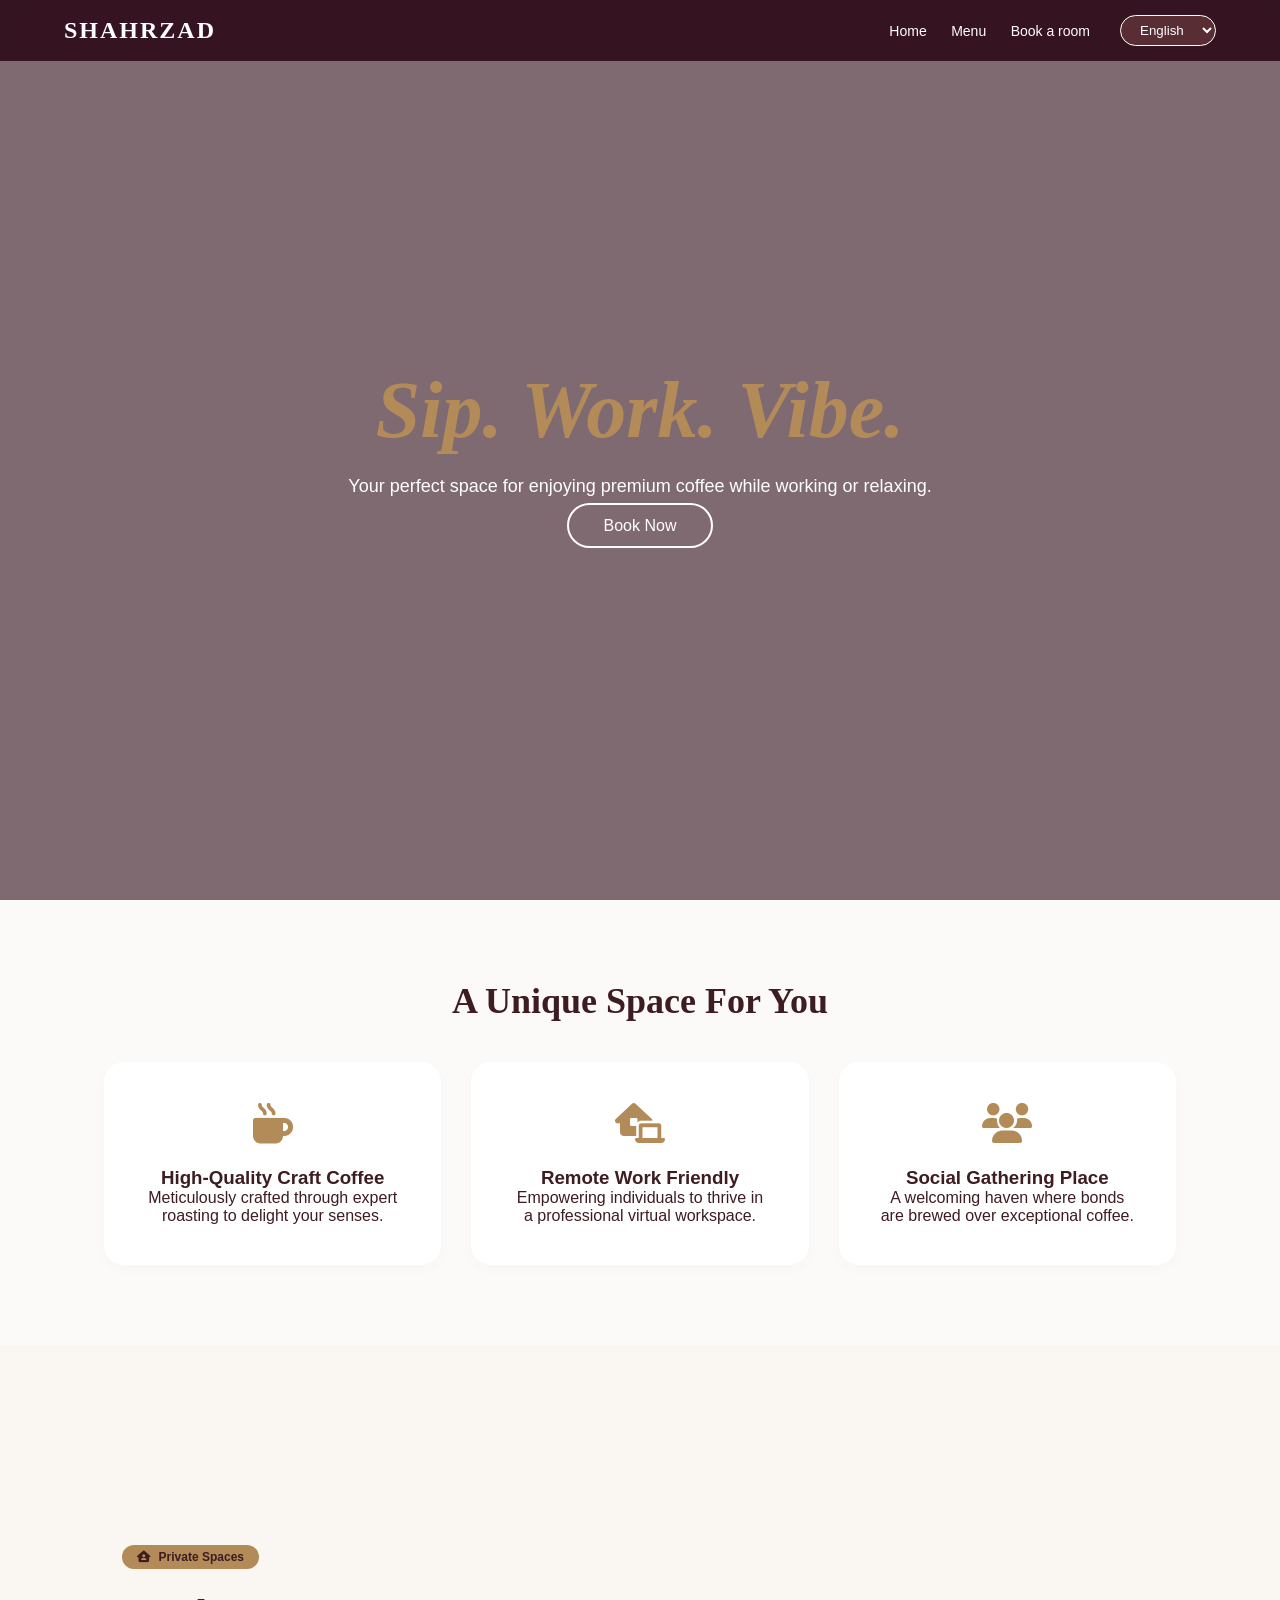
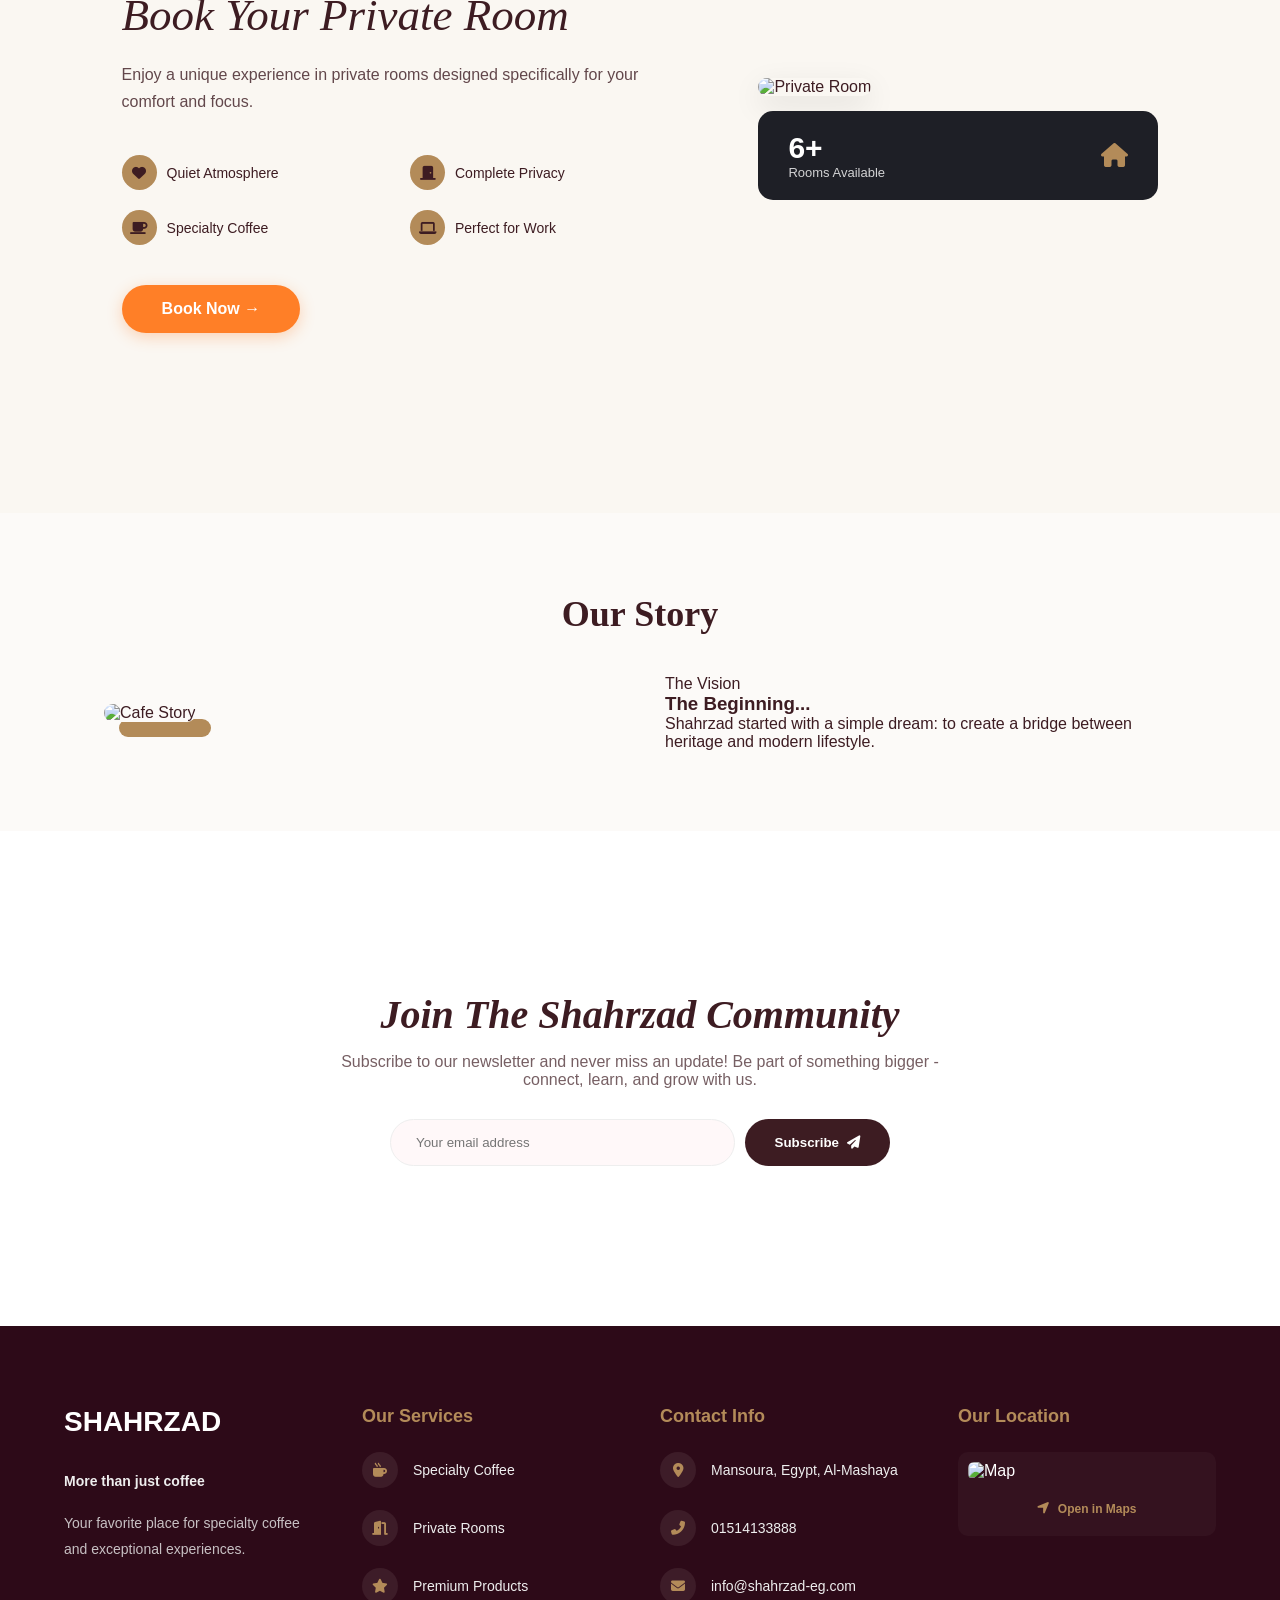
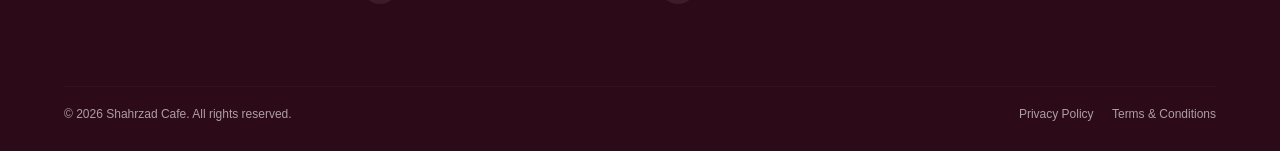
==== index.html @ 49d6e978 "Add files via upload" ====
<!DOCTYPE html>
<html lang="en" dir="ltr">
<head>
    <meta charset="UTF-8">
    <meta name="viewport" content="width=device-width, initial-scale=1.0">
    <title>Shahrzad Cafe | Sip. Work. Vibe</title>

    <link rel="stylesheet" href="style.css">

    <link href="https://fonts.googleapis.com/css2?family=orbitron:wght@400;600;700;900&family
    =DM+Sans:wght@300;400;500;600&display=swap" rel="stylesheet" />

    <link rel="stylesheet" href="https://cdnjs.cloudflare.com/ajax/libs/font-awesome/6.5.1/css/all.min.css"/>
</head>

<body>

<header class="main-header">
    <div class="header-container">

        <div class="nav-left">
            <div class="logo">SHAHRZAD</div>
        </div>

        <div class="nav-right">
            <nav class="top-nav">
                <a href="index.html">Home</a>
                <a href="menu.html">Menu</a>
                <a href="book-room.html">Book a room</a>
            </nav>

           <div class="lang-dropdown">
                    <select class="lang-btn">
                       <option>English</option>
                        <option>العربيه</option>
                    </select>
                </div>
        </div>

    </div>
</header>

<section id="home" class="hero">
    <div class="hero-content">
        <h1 class="hero-title">Sip. Work. Vibe.</h1>
        <p class="hero-desc">
            Your perfect space for enjoying premium coffee while working or relaxing.
        </p>
        <a href="#book" class="btn-hero">Book Now</a>
    </div>
</section>

<section id="about" class="features">
    <div class="container">

        <h2 class="section-heading">A Unique Space For You</h2>

        <div class="features-grid">

            <div class="f-card">
                <div class="f-icon"><i class="fas fa-mug-hot"></i></div>
                <h3>High-Quality Craft Coffee</h3>
                <p>Meticulously crafted through expert roasting to delight your senses.</p>
            </div>

            <div class="f-card">
                <div class="f-icon"><i class="fas fa-laptop-house"></i></div>
                <h3>Remote Work Friendly</h3>
                <p>Empowering individuals to thrive in a professional virtual workspace.</p>
            </div>

            <div class="f-card">
                <div class="f-icon"><i class="fas fa-users"></i></div>
                <h3>Social Gathering Place</h3>
                <p>A welcoming haven where bonds are brewed over exceptional coffee.</p>
            </div>

        </div>
    </div>
</section>

<section id="book" class="booking-section">
    <div class="container booking-container">

        <div class="booking-content">

            <div class="private-badge">
                <i class="fas fa-home-user"></i> Private Spaces
            </div>

            <h2 class="booking-title-script">Book Your Private Room</h2>

            <p class="booking-desc">
                Enjoy a unique experience in private rooms designed specifically for your comfort and focus.
            </p>

            <div class="booking-features">

                <div class="feat-item">
                    <div class="feat-icon"><i class="fas fa-heart"></i></div>
                    Quiet Atmosphere
                </div>

                <div class="feat-item">
                    <div class="feat-icon"><i class="fas fa-door-closed"></i></div>
                    Complete Privacy
                </div>

                <div class="feat-item">
                    <div class="feat-icon"><i class="fas fa-coffee"></i></div>
                    Specialty Coffee
                </div>

                <div class="feat-item">
                    <div class="feat-icon"><i class="fas fa-laptop"></i></div>
                    Perfect for Work
                </div>

            </div>

            <a href="#" class="btn-book-now">Book Now →</a>

        </div>

        <div class="booking-media">

            <div class="room-img-box-small">
                <img src="images/private room.jpg" alt="Private Room">
            </div>

            <div class="rooms-available-thick-card">
                <div class="card-left">
                    <div class="card-count">6+</div>
                    <div class="card-text">Rooms Available</div>
                </div>

                <div class="card-icon">
                    <i class="fas fa-home-alt"></i>
                </div>
            </div>

        </div>

    </div>
</section>

<section id="story" class="story">
    <div class="container">

        <h2 class="section-heading">Our Story</h2>

        <div class="story-flex">

            <div class="story-img">
                <img src="images/story.jpg" alt="Cafe Story">
            </div>

            <div class="story-content">
                <span class="tag">The Vision</span>
                <h3>The Beginning...</h3>
                <p>Shahrzad started with a simple dream: to create a bridge between heritage and modern lifestyle.</p>
            </div>

        </div>

    </div>
</section>

<section class="newsletter-section">
    <div class="container">

        <h2 class="newsletter-title-script">Join The Shahrzad Community</h2>

        <p class="newsletter-desc">
            Subscribe to our newsletter and never miss an update! Be part of something bigger - connect, learn, and grow with us.
        </p>

        <form class="newsletter-form">
            <input type="email" placeholder="Your email address" required>
            <button type="submit">
                Subscribe <i class="fas fa-paper-plane"></i>
            </button>
        </form>

    </div>
</section>
 

    <footer class="main-footer">
        <div class="footer-container">
            <div class="footer-col">
                <h2 class="logo-text">SHAHRZAD</h2>
                <p class="tagline">More than just coffee</p>
                <p class="description">
                    Your favorite place for specialty coffee and exceptional experiences. 
                </p>
            </div>
    
            <div class="footer-col">
                <h3>Our Services</h3>
                <ul>
                    <li><i class="fas fa-mug-hot"></i> Specialty Coffee</li>
                    <li><i class="fas fa-door-open"></i> Private Rooms</li>
                    <li><i class="fas fa-star"></i> Premium Products</li>
                </ul>
            </div>
    
            <div class="footer-col">
                <h3>Contact Info</h3>
                <p><i class="fas fa-map-marker-alt"></i> Mansoura, Egypt, Al-Mashaya</p>
                <p><i class="fas fa-phone-alt"></i> 01514133888</p>
                <p><i class="fas fa-envelope"></i> info@shahrzad-eg.com</p>
            </div>
    
            <div class="footer-col">
                <h3>Our Location</h3>
                <div class="map-card-simple">
                    <img src="images/location.jpg" alt="Map">
                    <div style="margin-top:10px; text-align:center;">
                        <a href="#" style="color:#b38b59; text-decoration:none; font-size:12px; font-weight:bold;">
                            <i class="fas fa-location-arrow" style="width:auto; background:none; margin:0 5px 0 0;"></i> Open in Maps
                        </a>
                    </div>
                </div>
            </div>
        </div>
    
        <div class="footer-bottom">
            <p>© 2026 Shahrzad Cafe. All rights reserved.</p>
            <div class="bottom-links">
                <a href="#">Privacy Policy</a>
                <a href="#">Terms & Conditions</a>
            </div>
        </div>
    </footer>
    
</body>
</html>
---- style.css ----
:root {
    --plum: #2d0a18;
    --gold: #c5a059;
    --white: #ffffff;
    --cream: #faf7f2;
    --orange: #ff7f27;
    --dark-footer: #1a060e;
}

* {
    margin: 0;
    padding: 0;
    box-sizing: border-box;
    scroll-behavior: smooth;
}

body {
    font-family: 'Montserrat', sans-serif;
    background: var(--cream);
    color: var(--plum);
    overflow-x: hidden;
}

.main-header {
    position: fixed;
    top: 0;
    width: 100%;
    padding: 15px 5%;
    z-index: 1000;

    background: rgba(45, 10, 24, 0.6);
    backdrop-filter: blur(10px);
}

.header-container {
    width: 100%;
    max-width: 1200px;
    display: flex;
    justify-content:space-between;
    align-items: center;
}

.logo {
    font-family: 'Playfair Display', serif;
    color: var(--white);
    font-size: 26px;
    font-weight: 700;
    letter-spacing: 3px;
}

.nav-right {
    display: flex;
    align-items: center;
    gap: 30px;
}

.top-nav a {
    color: var(--white);
    text-decoration: none;
    font-size: 14px;
    font-weight: 500;
    margin-left: 20px;
    transition: 0.3s;
}

.top-nav a:hover {
    color: var(--gold);
}

.lang-btn {
    background: rgba(138, 84, 84, 0.412);
    border: 1px solid var(--white);
    color: var(--white);
    padding: 6px 15px;
    border-radius: 20px;
    cursor: pointer;
}

.hero {
    height: 100vh;
    display: flex;
    align-items: center;
    justify-content: center;
    text-align: center;
    color: var(--white);
    background: linear-gradient(rgba(45,10,24,0.6), rgba(45,10,24,0.6)),
                url('images/logoo.png') center/cover;
}

.hero-title {
    font-family: 'Playfair Display', serif;
    font-style: italic;
    font-size: clamp(40px, 8vw, 80px);
    color: var(--gold);
}

.hero-desc {
    font-size: 18px;
    margin: 20px 0;
    max-width: 600px;
}

.btn-hero {
    padding: 12px 35px;
    border: 2px solid var(--white);
    color: var(--white);
    text-decoration: none;
    border-radius: 30px;
    transition: 0.3s;
}

.btn-hero:hover {
    background: var(--gold);
    border-color: var(--gold);
}

.booking-section {
    background: var(--cream);
    padding: 120px 5% 100px;
}

.booking-container {
    max-width: 1200px;
    margin: 0 auto;
    display: flex;
    align-items: center;
    gap: 80px;
    flex-wrap: wrap;
}

.booking-content {
    flex: 1;
    min-width: 300px;
}

.private-badge {
    background: var(--gold);
    color: var(--plum);
    padding: 5px 15px;
    border-radius: 20px;
    display: inline-flex;
    align-items: center;
    gap: 8px;
    font-size: 12px;
    font-weight: 700;
    margin-bottom: 20px;
}

.booking-title-script {
    color: var(--plum);
    font-size: 45px;
    font-family: 'Playfair Display', serif;
    font-style: italic;
    font-weight: 400;
    margin-bottom: 20px;
}

.booking-desc {
    color: var(--plum);
    opacity: 0.8;
    margin-bottom: 40px;
    font-size: 16px;
    line-height: 1.7;
}

.booking-features {
    display: grid;
    grid-template-columns: 1fr 1fr;
    gap: 20px;
    margin-bottom: 40px;
}

.feat-item {
    display: flex;
    align-items: center;
    gap: 10px;
    font-size: 14px;
    color: var(--plum);
    font-weight: 500;
}

.feat-icon {
    width: 35px;
    height: 35px;
    background: var(--gold);
    color: var(--plum);
    border-radius: 50%;
    display: flex;
    align-items: center;
    justify-content: center;
}

.btn-book-now {
    background: var(--orange);
    color: white;
    padding: 15px 40px;
    border-radius: 30px;
    text-decoration: none;
    font-weight: 600;
    display: inline-block;
    transition: 0.3s;
    box-shadow: 0 4px 15px rgba(255, 127, 39, 0.3);
}

.booking-media {
    flex: 0 0 400px;
    display: flex;
    flex-direction: column;
    gap: 15px;
}

.room-img-box-small img {
    width: 100%;
    border-radius: 20px;
    box-shadow: 0 10px 30px rgba(0,0,0,0.1);
}

.rooms-available-thick-card {
    background: #1e1f26;
    padding: 20px 30px;
    border-radius: 15px;
    display: flex;
    justify-content: space-between;
    align-items: center;
    color: white;
}

.card-count {
    font-size: 30px;
    font-weight: 700;
}

.card-text {
    font-size: 13px;
    opacity: 0.8;
}

.card-icon {
    color: var(--gold);
    font-size: 24px;
}

.container {
    max-width: 1200px;
    margin: 0 auto;
    padding: 80px 5%;
}

.section-heading {
    text-align: center;
    font-family: 'Playfair Display', serif;
    font-size: 36px;
    margin-bottom: 40px;
    color: var(--plum);
}

.features-grid {
    display: grid;
    grid-template-columns: repeat(auto-fit, minmax(250px, 1fr));
    gap: 30px;
}

.f-card {
    background: var(--white);
    padding: 40px;
    border-radius: 20px;
    text-align: center;
    box-shadow: 0 5px 15px rgba(0,0,0,0.02);
}

.f-icon {
    font-size: 40px;
    color: var(--gold);
    margin-bottom: 20px;
}

.story-flex {
    display: flex;
    align-items: center;
    gap: 50px;
    flex-wrap: wrap;
}

.story-img {
    flex: 1;
    min-width: 300px;
}

.story-img img {
    width: 100%;
    border-radius: 20px;
    box-shadow: 15px 15px 0 var(--gold);
}

.story-content {
    flex: 1;
    min-width: 300px;
}

.newsletter-section {
    background: var(--white);
    text-align: center;
    padding: 80px 5%;
}

.newsletter-title-script {
    font-family: 'Playfair Display', serif;
    font-style: italic;
    font-size: 40px;
    color: var(--plum);
    margin-bottom: 15px;
}

.newsletter-desc {
    color: var(--plum);
    opacity: 0.7;
    margin-bottom: 30px;
    max-width: 600px;
    margin: 0 auto 30px;
}

.newsletter-form {
    display: flex;
    justify-content: center;
    gap: 10px;
    max-width: 500px;
    margin: 0 auto;
    flex-wrap: wrap;
}

.newsletter-form input {
    flex: 1;
    padding: 15px 25px;
    border-radius: 30px;
    border: 1px solid #eee;
    outline: none;
    min-width: 250px;
    background: #fff8f9;
}

.newsletter-form button {
    background: var(--plum);
    color: white;
    border: none;
    padding: 15px 30px;
    border-radius: 30px;
    cursor: pointer;
    font-weight: 700;
    display: flex;
    align-items: center;
    gap: 8px;
}

.main-footer {
    background-color: #2d0a18;
    color: white;
    padding: 100px 5% 30px; 
    font-family: Arial, sans-serif;
}


.footer-container {
    max-width: 1200px;
    margin: 0 auto;
    display: grid;
    grid-template-columns: repeat(auto-fit, minmax(200px, 1fr)); 
    gap: 40px;
}


.logo-text {
    font-size: 28px;
    font-weight: bold;
    text-transform: uppercase;
    margin-bottom: 35px; 
}

.tagline {
    color: #b38b59;
    font-weight: bold;
    font-size: 14px;
    margin-bottom: 15px;
}

.description {
    font-size: 13px;
    line-height: 1.8;
    opacity: 0.8;
}

.footer-col h3 {
    color: #b38b59;
    font-size: 18px;
    margin-bottom: 25px;
}


.footer-col i {
    width: 36px;
    height: 36px;
    background-color: #3d1c28; 
    color: #b38b59;
    border-radius: 50%;
    display: inline-flex;
    align-items: center;
    justify-content: center;
    margin-right: 15px;
    font-size: 14px;
    flex-shrink: 0;
    box-shadow: none;
}

.footer-col p,
.footer-col li {
    font-size: 14px;
    color: #eee;
    margin-bottom: 22px;
    display: flex;
    align-items: center;
    list-style: none;
}

.map-card-simple {
    background: rgba(255, 255, 255, 0.03);
    border-radius: 10px;
    padding: 10px;
}

.map-card-simple img {
    width: 100%;
    border-radius: 6px;
    display: block;
}

.footer-bottom {
    margin-top: 60px;
    padding-top: 20px;
    border-top: 1px solid rgba(255, 255, 255, 0.05);
    display: flex;
    justify-content: space-between;
    font-size: 12px;
    opacity: 0.6;
}

.bottom-links a {
    color: white;
    text-decoration: none;
    margin-left: 15px;
}

body {
    font-family: 'Montserrat', sans-serif;
    margin: 0;
    background-color: #fff;
}

.main-header {
    position: fixed;
    top: 0;
    left: 0; 
    width: 100%;
    padding: 15px 5%;
    z-index: 1000;
    background: rgba(45, 10, 24, 0.85); 
    backdrop-filter: blur(10px);
    display: flex;
    justify-content: center; 
}

.menu-hero {
    padding-top: 120px; 
    text-align: center;
}

.logo { font-weight: 800; letter-spacing: 2px; font-size: 22px; }
.nav-links a { color: #fff; text-decoration: none; margin-left: 20px; font-size: 14px; opacity: 0.8; }
.nav-links a.active { opacity: 1; font-weight: bold; }


.menu-hero {
    text-align: center;
    padding: 60px 20px 30px;
}

.shahrzad-title-small {
    font-family: 'Great Vibes', cursive; 
    font-size: 55px; 
    color: #4a1a1a;
    margin: 0;
}

.hero-subtitle {
    color: #666;
    font-size: 15px;
    margin-top: 5px;
    margin-bottom: 35px;
}


.filter-container {
    display: flex;
    justify-content: center;
    flex-wrap: wrap;
    gap: 10px;
    max-width: 1100px;
    margin: 0 auto;
}

.filter-btn {
    background: #fff;
    border: 1px solid #eee;
    padding: 9px 20px;
    border-radius: 30px;
    font-size: 13px;
    font-weight: 600;
    cursor: pointer;
    display: flex;
    align-items: center;
    gap: 7px;
    box-shadow: 0 2px 5px rgba(0,0,0,0.04);
}

.filter-btn.active {
    background-color: #4a1a1a;
    color: #fff;
}


.product-grid {
    display: grid;
    grid-template-columns: repeat(3, 1fr);
    gap: 30px;
    max-width: 1200px;
    margin: 40px auto;
    padding: 0 20px;
}

.item-card {
    background: #fff;
    border-radius: 20px;
    overflow: hidden;
    box-shadow: 0 8px 20px rgba(0,0,0,0.06);
}

.card-header-plum {
    background-color: #4a1a1a;
    height: 200px;
    display: flex;
    align-items: center;
    justify-content: center;
    color: #fff;
}

.sh-lg { font-size: 60px; font-weight: 800; display: block; line-height: 1; }
.sh-nm { font-size: 24px; display: block; margin-top: -5px; }
.sh-vibe { font-size: 10px; letter-spacing: 2px; opacity: 0.8; margin-top: 10px; }

.item-info { padding: 25px; }
.item-info h3 { font-size: 22px; font-weight: 700; margin: 0; }
.dots-line { color: #eee; font-size: 18px; margin: 10px 0; }

.price-row {
    display: flex;
    justify-content: space-between;
    align-items: center;
    margin-top: 15px;
}

.price-tag { font-size: 24px; font-weight: 800; color: #4a1a1a; }
.rating-tag { color: #ffb100; font-size: 15px; font-weight: bold; }
.size-text { font-size: 12px; color: #bbb; margin-top: 10px; }

@media (max-width: 900px) { .product-grid { grid-template-columns: repeat(2, 1fr); } }
@media (max-width: 600px) { .product-grid { grid-template-columns: 1fr; } .shahrzad-title-small { font-size: 45px; } }

:root {
    --plum: #3d1c22;
    --gold: #b38b59;
    --white: #ffffff;
}

body {
    font-family: 'Montserrat', sans-serif;
    margin: 0;
    background-color: #fcfaf8;
}

.main-header {
    position: fixed;
    top: 0;
    width: 100%;
    background: rgba(45, 10, 24, 0.9);
    backdrop-filter: blur(10px);
    z-index: 1000;
    padding: 15px 5%;
}

.header-container {
    display: flex;
    justify-content: space-between;
    align-items: center;
    max-width: 1200px;
    margin: 0 auto;
}

.logo {
    color: var(--white);
    font-size: 24px;
    font-weight: 700;
    letter-spacing: 2px;
}

.nav-menu {
    display: flex;
    align-items: center;
}

.nav-menu a {
    color: var(--white);
    text-decoration: none;
    margin-left: 25px;
    font-size: 14px;
    transition: 0.3s;
}

.nav-menu a.active {
    color: var(--gold);
    border-bottom: 2px solid var(--gold);
}

.lang-box {
    display: flex;
    align-items: center;
    gap: 8px;
    border: 1px solid rgba(255, 255, 255, 0.7);
    padding: 6px 15px;
    border-radius: 20px;
    margin-left: 25px;
    color: var(--white);
    font-size: 13px;
    cursor: pointer;
}

.booking-hero {
    text-align: center;
    padding: 130px 20px 60px;
    background: var(--white);
}

.calendar-icon {
    width: 60px;
    height: 60px;
    background: var(--plum);
    color: var(--white);
    border-radius: 50%;
    display: flex;
    align-items: center;
    justify-content: center;
    margin: 0 auto 20px;
}

.fancy-title {
    font-family: 'Great Vibes', cursive;
    font-size: 70px;
    color: var(--plum);
    margin: 0;
}

.stats-bar {
    display: flex;
    justify-content: center;
    gap: 50px;
    margin-top: 30px;
}

.stat-item strong {
    color: #333;
    font-size: 22px;
    display: block;
}

.rooms-grid {
    display: grid;
    grid-template-columns: repeat(2, 1fr);
    gap: 35px;
    padding: 50px 8%;
    max-width: 1300px;
    margin: 0 auto;
}

.room-card {
    background: var(--white);
    border-radius: 25px;
    overflow: hidden;
    box-shadow: 0 10px 40px rgba(0, 0, 0, 0.06);
    transition: 0.3s;
}

.room-card:hover {
    transform: translateY(-8px);
}

.room-img-container {
    position: relative;
    height: 280px;
}

.room-img-container img {
    width: 100%;
    height: 100%;
    object-fit: cover;
}

.cap-tag {
    position: absolute;
    top: 20px;
    left: 20px;
    background: rgba(255, 255, 255, 0.9);
    padding: 6px 15px;
    border-radius: 25px;
    font-weight: bold;
    font-size: 12px;
}

.room-content {
    padding: 30px;
}

.room-main-info h3 {
    margin: 0;
    font-size: 22px;
    color: var(--plum);
}

.price-tag {
    text-align: right;
    font-weight: 800;
    font-size: 24px;
    color: #1a1a1a;
}

.price-tag span {
    font-size: 12px;
    color: #999;
    font-weight: 400;
}

.features-list {
    display: grid;
    grid-template-columns: 1fr 1fr;
    gap: 15px;
    margin: 25px 0;
}

.features-list span {
    font-size: 13px;
    color: #555;
    display: flex;
    align-items: center;
    gap: 10px;
}

.features-list i {
    color: var(--plum);
    opacity: 0.8;
}

.book-btn {
    width: 100%;
    background: var(--plum);
    color: var(--white);
    border: none;
    padding: 16px;
    border-radius: 12px;
    font-weight: 700;
    cursor: pointer;
    transition: 0.3s;
}

.book-btn:hover {
    background: var(--gold);
}

.main-footer {
    background-color: #2d0a18;
    color: white;
    padding: 80px 5% 30px; 
    font-family: Arial, sans-serif;
}


.footer-container {
    max-width: 1200px;
    margin: 0 auto;
    display: grid;
    grid-template-columns: repeat(auto-fit, minmax(200px, 1fr)); 
    gap: 40px;
}


.logo-text {
    font-size: 28px;
    font-weight: bold;
    text-transform: uppercase;
    margin-bottom: 35px; 
}

.tagline {
    color: #b38b59;
    font-weight: bold;
    font-size: 14px;
    margin-bottom: 15px;
}

.description {
    font-size: 13px;
    line-height: 1.8;
    opacity: 0.8;
}

.footer-col h3 {
    color: #b38b59;
    font-size: 18px;
    margin-bottom: 25px;
}


.footer-col i {
    width: 36px;
    height: 36px;
    background-color: #3d1c28; 
    color: #b38b59;
    border-radius: 50%;
    display: inline-flex;
    align-items: center;
    justify-content: center;
    margin-right: 15px;
    font-size: 14px;
    flex-shrink: 0;
    box-shadow: none;
}

.footer-col p,
.footer-col li {
    font-size: 14px;
    color: #eee;
    margin-bottom: 22px;
    display: flex;
    align-items: center;
    list-style: none;
}

.map-card-simple {
    background: rgba(255, 255, 255, 0.03);
    border-radius: 10px;
    padding: 10px;
}

.map-card-simple img {
    width: 100%;
    border-radius: 6px;
    display: block;
}

.footer-bottom {
    margin-top: 60px;
    padding-top: 20px;
    border-top: 1px solid rgba(255, 255, 255, 0.05);
    display: flex;
    justify-content: space-between;
    font-size: 12px;
    opacity: 0.6;
}

.bottom-links a {
    color: white;
    text-decoration: none;
    margin-left: 15px;
}
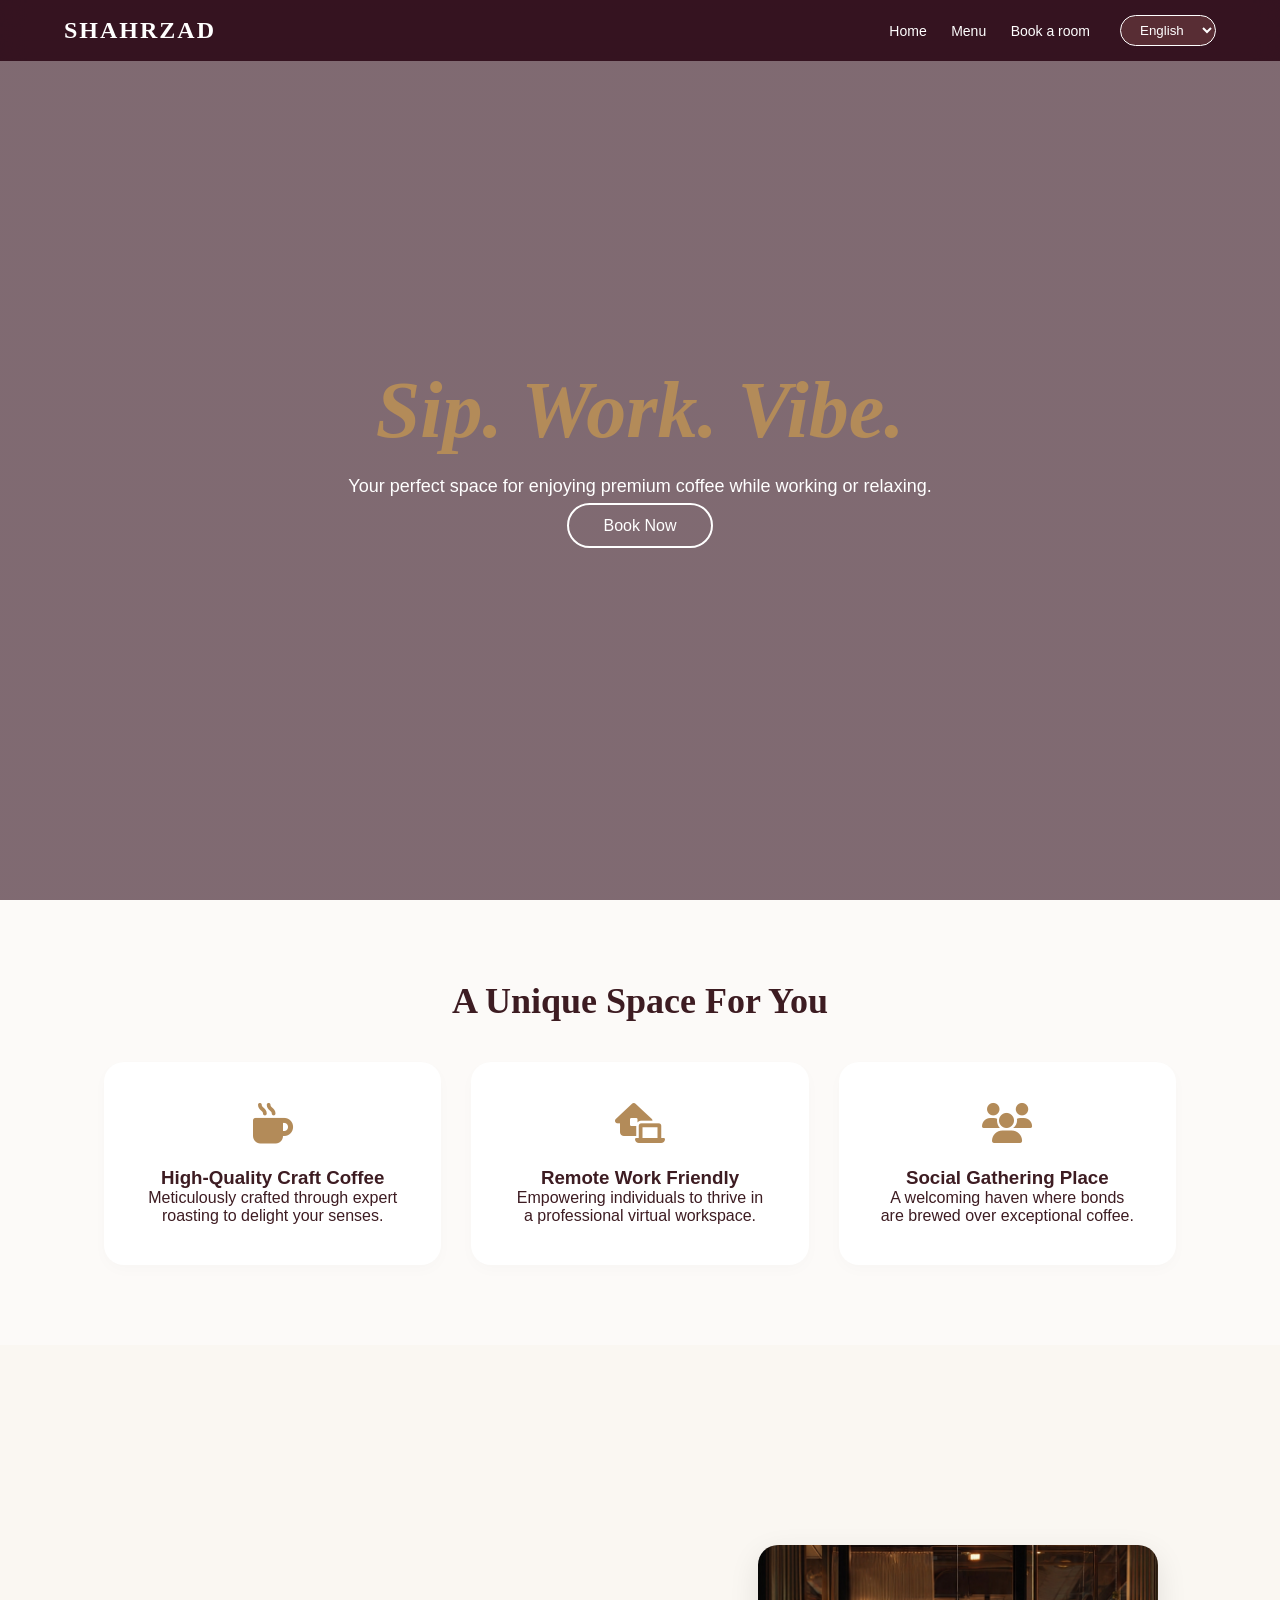
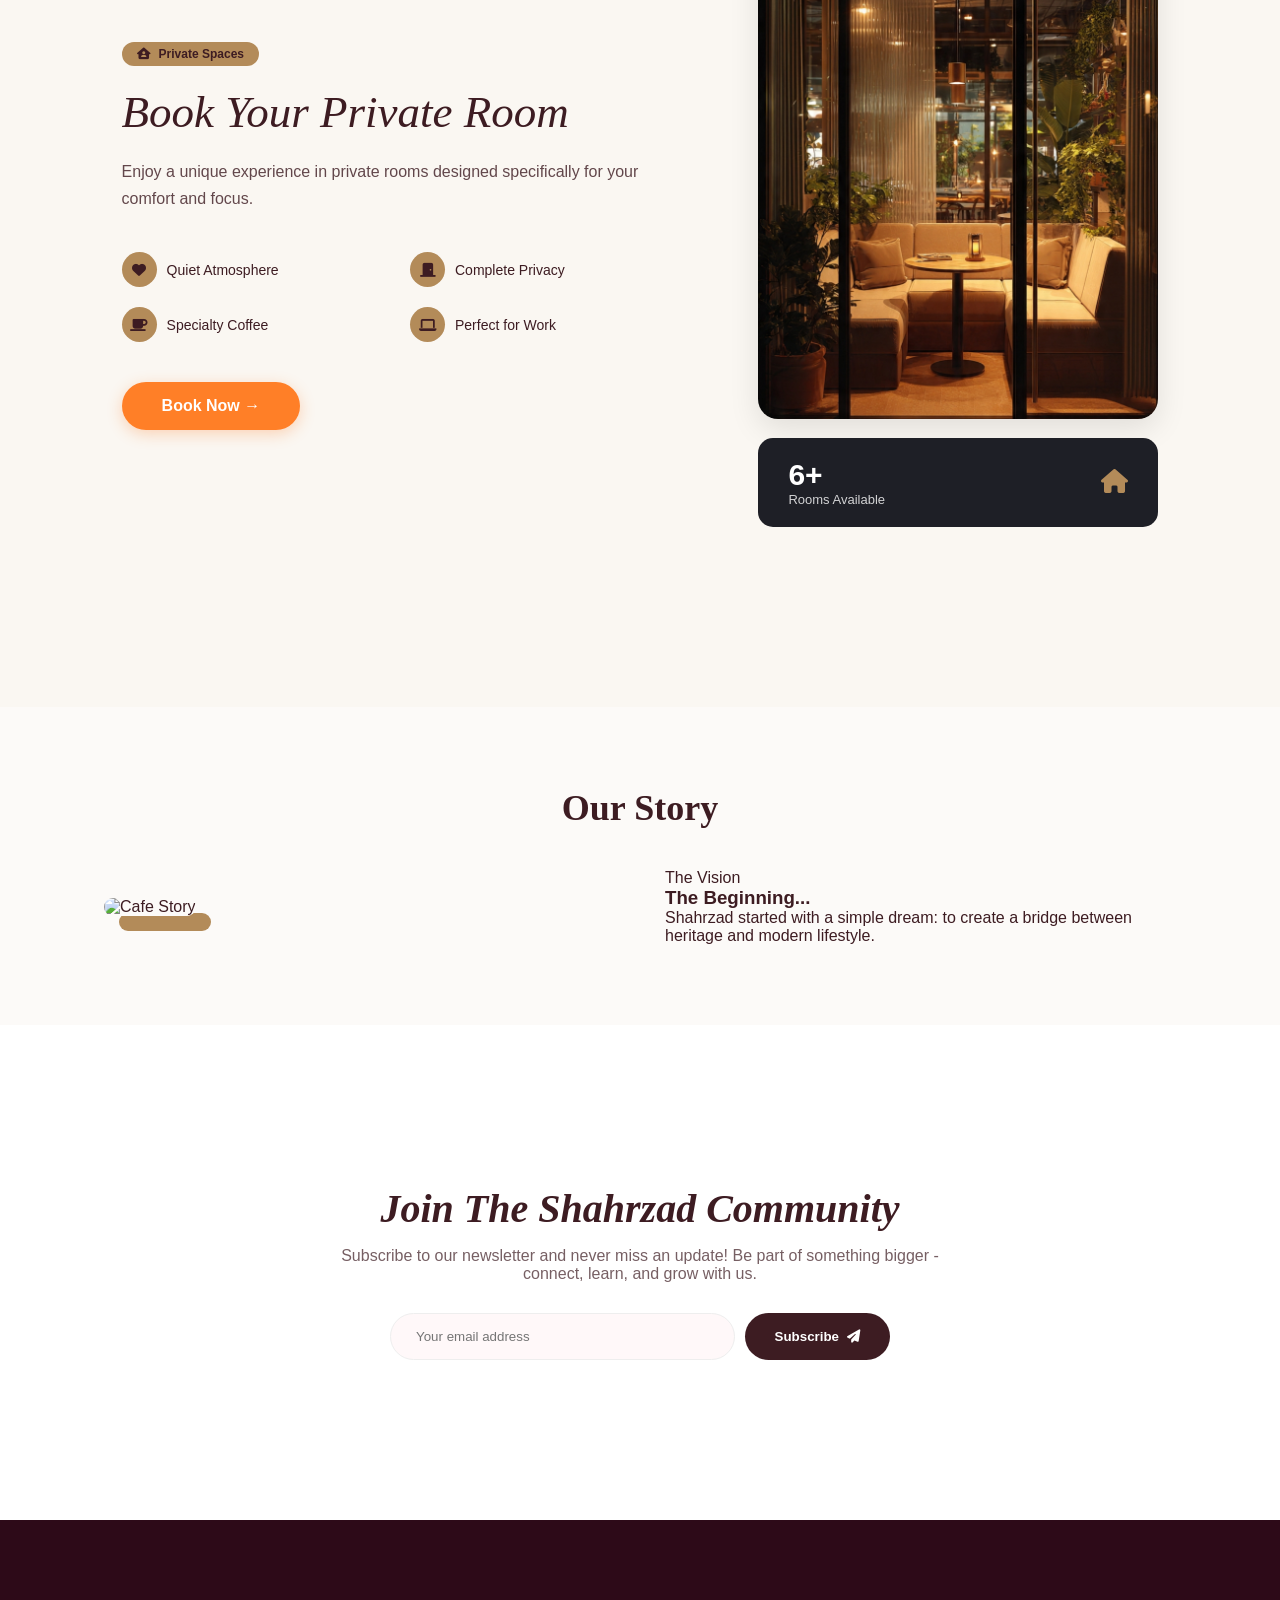
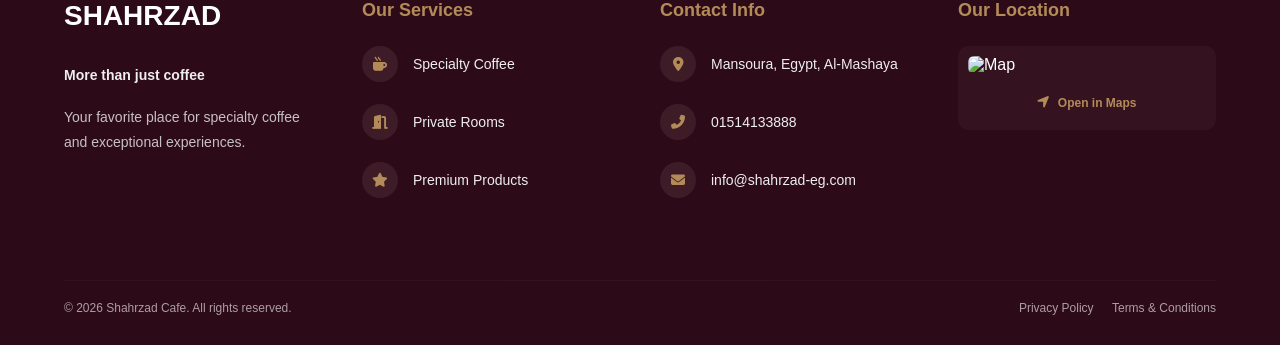
==== commit 68a6c8fe: "Update index.html" ====
--- a/index.html
+++ b/index.html
@@ -125,7 +125,7 @@
         <div class="booking-media">
 
             <div class="room-img-box-small">
-                <img src="images/private room.jpg" alt="Private Room">
+                <img src="private room.jpg" alt="Private Room">
             </div>
 
             <div class="rooms-available-thick-card">
@@ -235,4 +235,4 @@
     </footer>
     
 </body>
-</html>+</html>
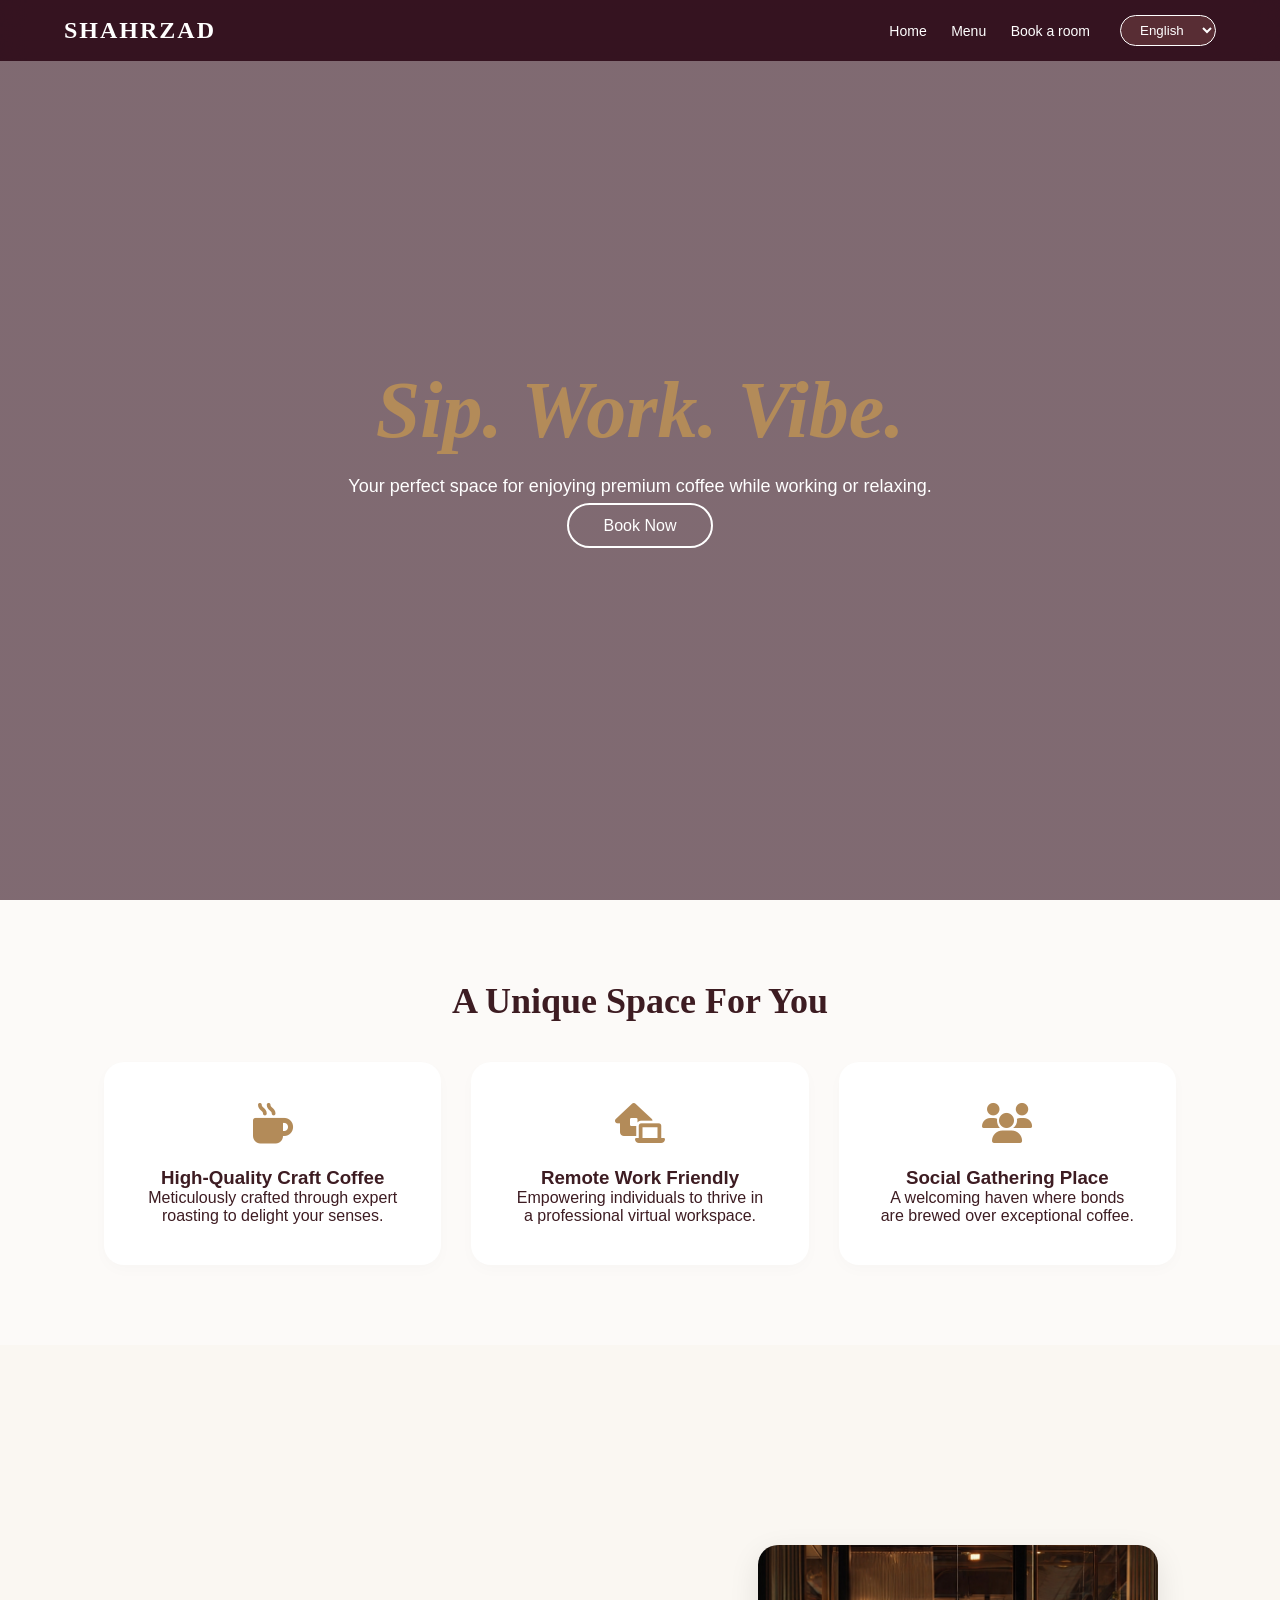
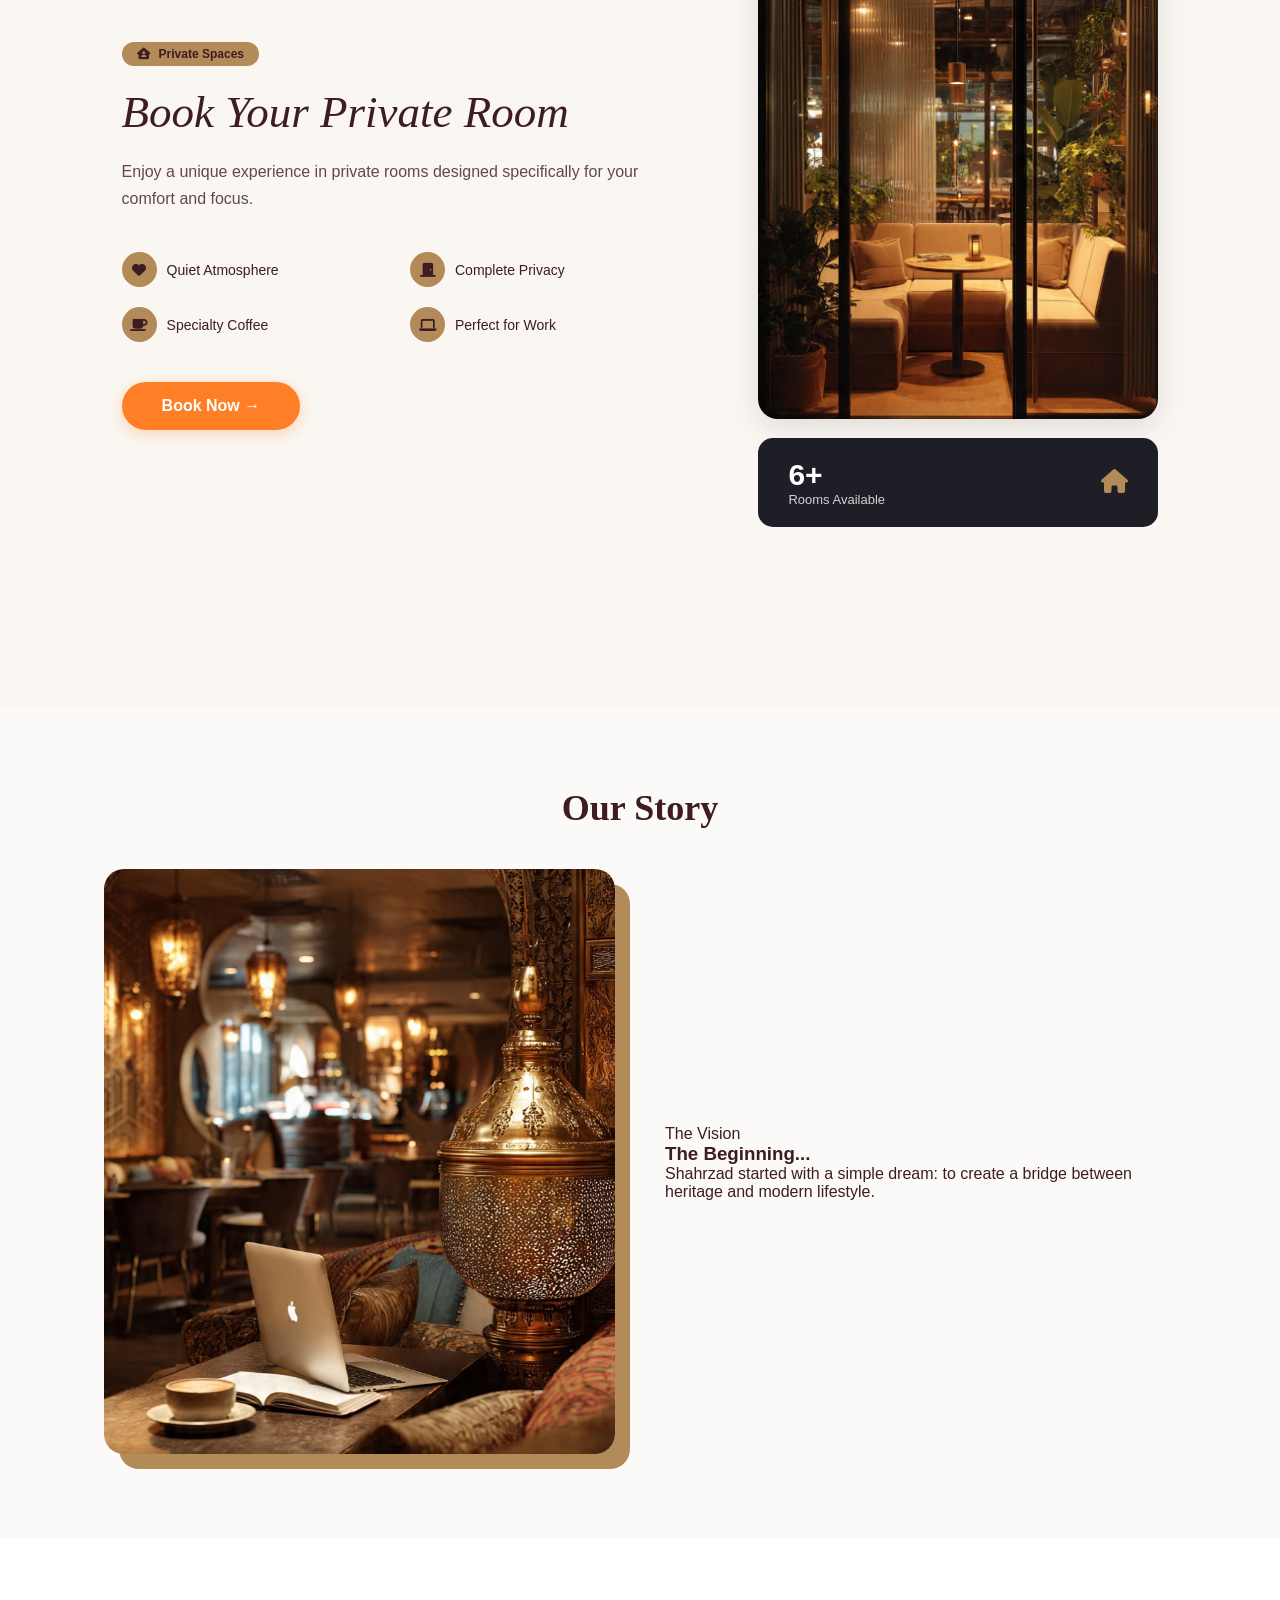
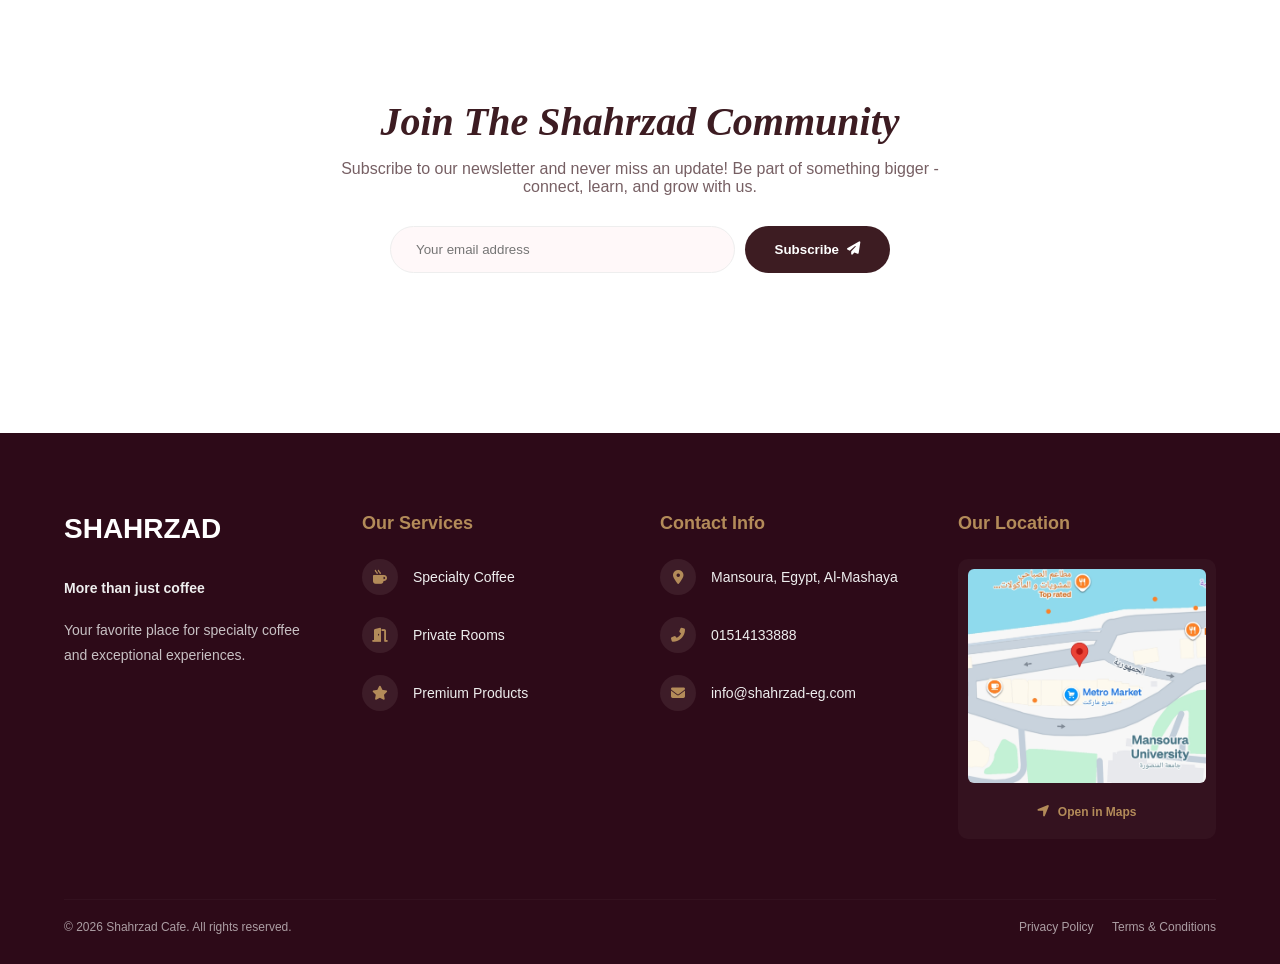
==== commit e5527a38: "Update index.html" ====
--- a/index.html
+++ b/index.html
@@ -152,7 +152,7 @@
         <div class="story-flex">
 
             <div class="story-img">
-                <img src="images/story.jpg" alt="Cafe Story">
+                <img src="story.jpg" alt="Cafe Story">
             </div>
 
             <div class="story-content">
@@ -215,7 +215,7 @@
             <div class="footer-col">
                 <h3>Our Location</h3>
                 <div class="map-card-simple">
-                    <img src="images/location.jpg" alt="Map">
+                    <img src="location.jpg" alt="Map">
                     <div style="margin-top:10px; text-align:center;">
                         <a href="#" style="color:#b38b59; text-decoration:none; font-size:12px; font-weight:bold;">
                             <i class="fas fa-location-arrow" style="width:auto; background:none; margin:0 5px 0 0;"></i> Open in Maps
